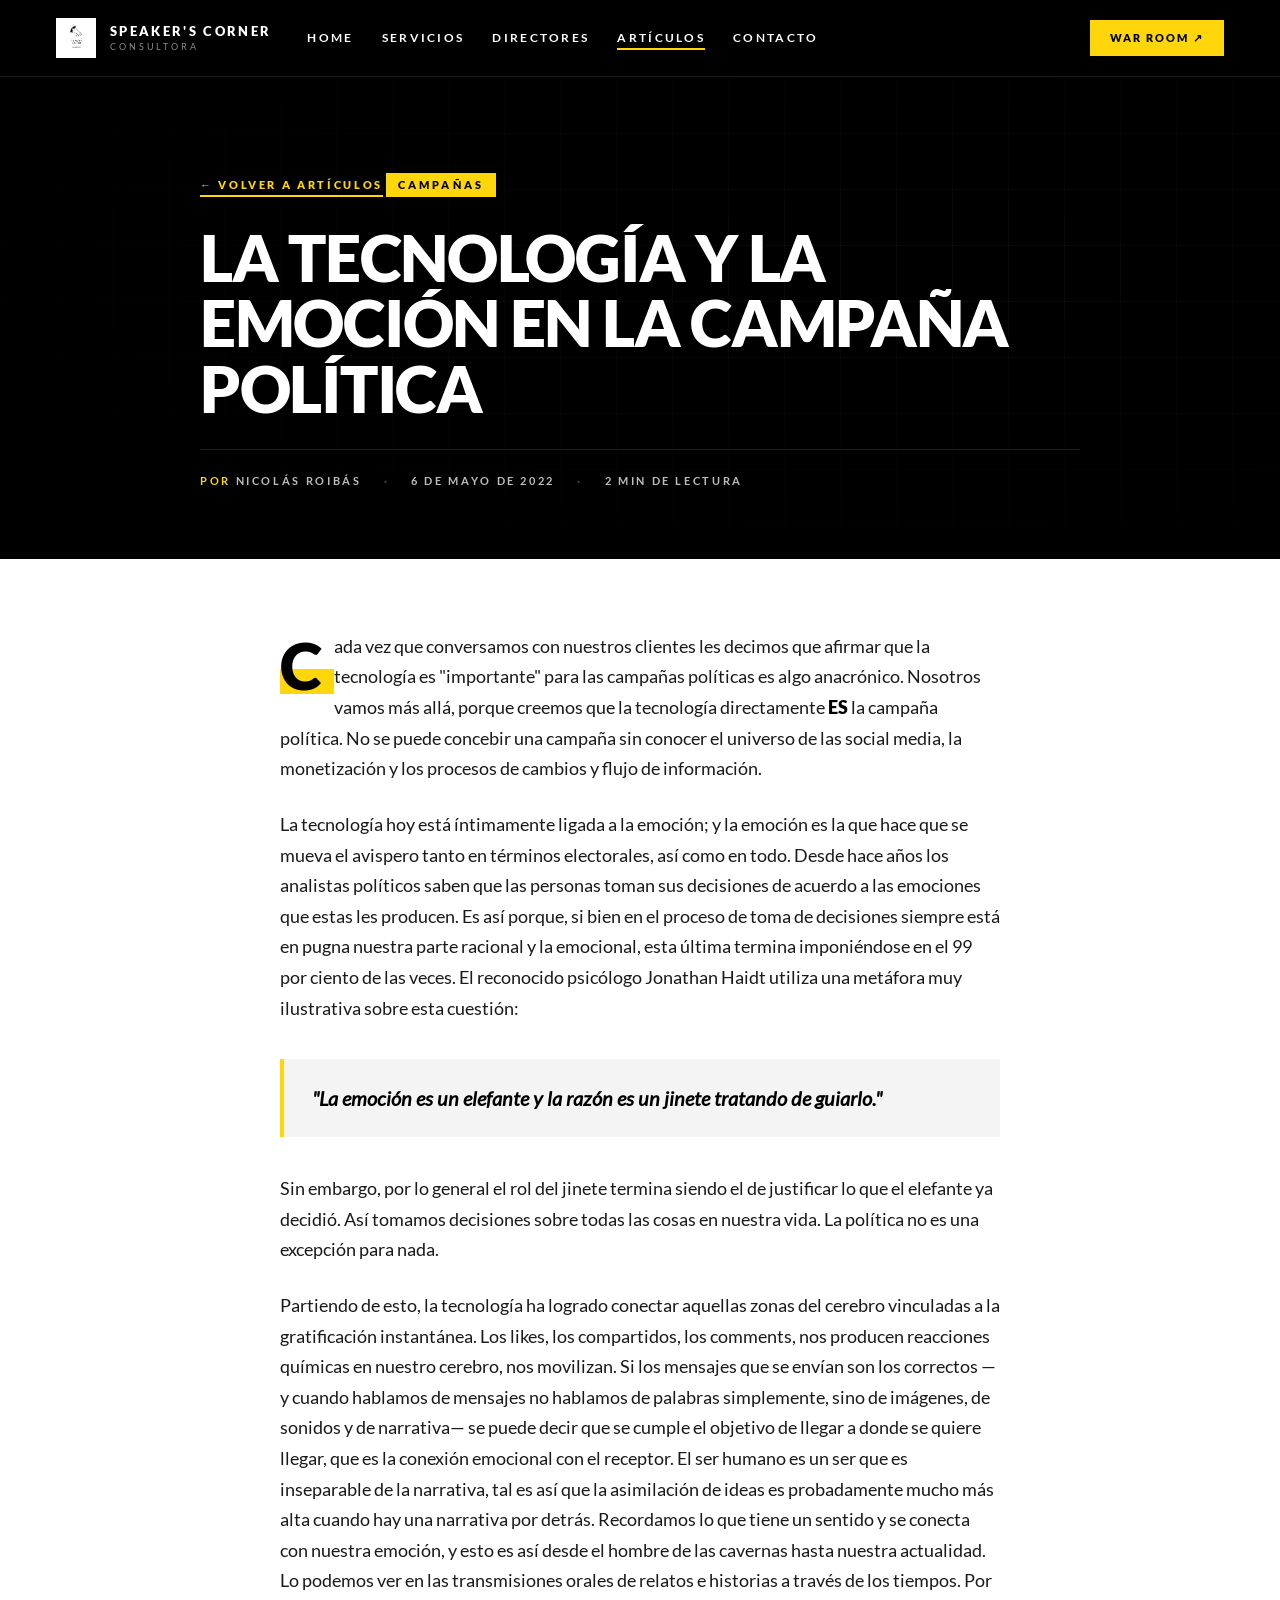
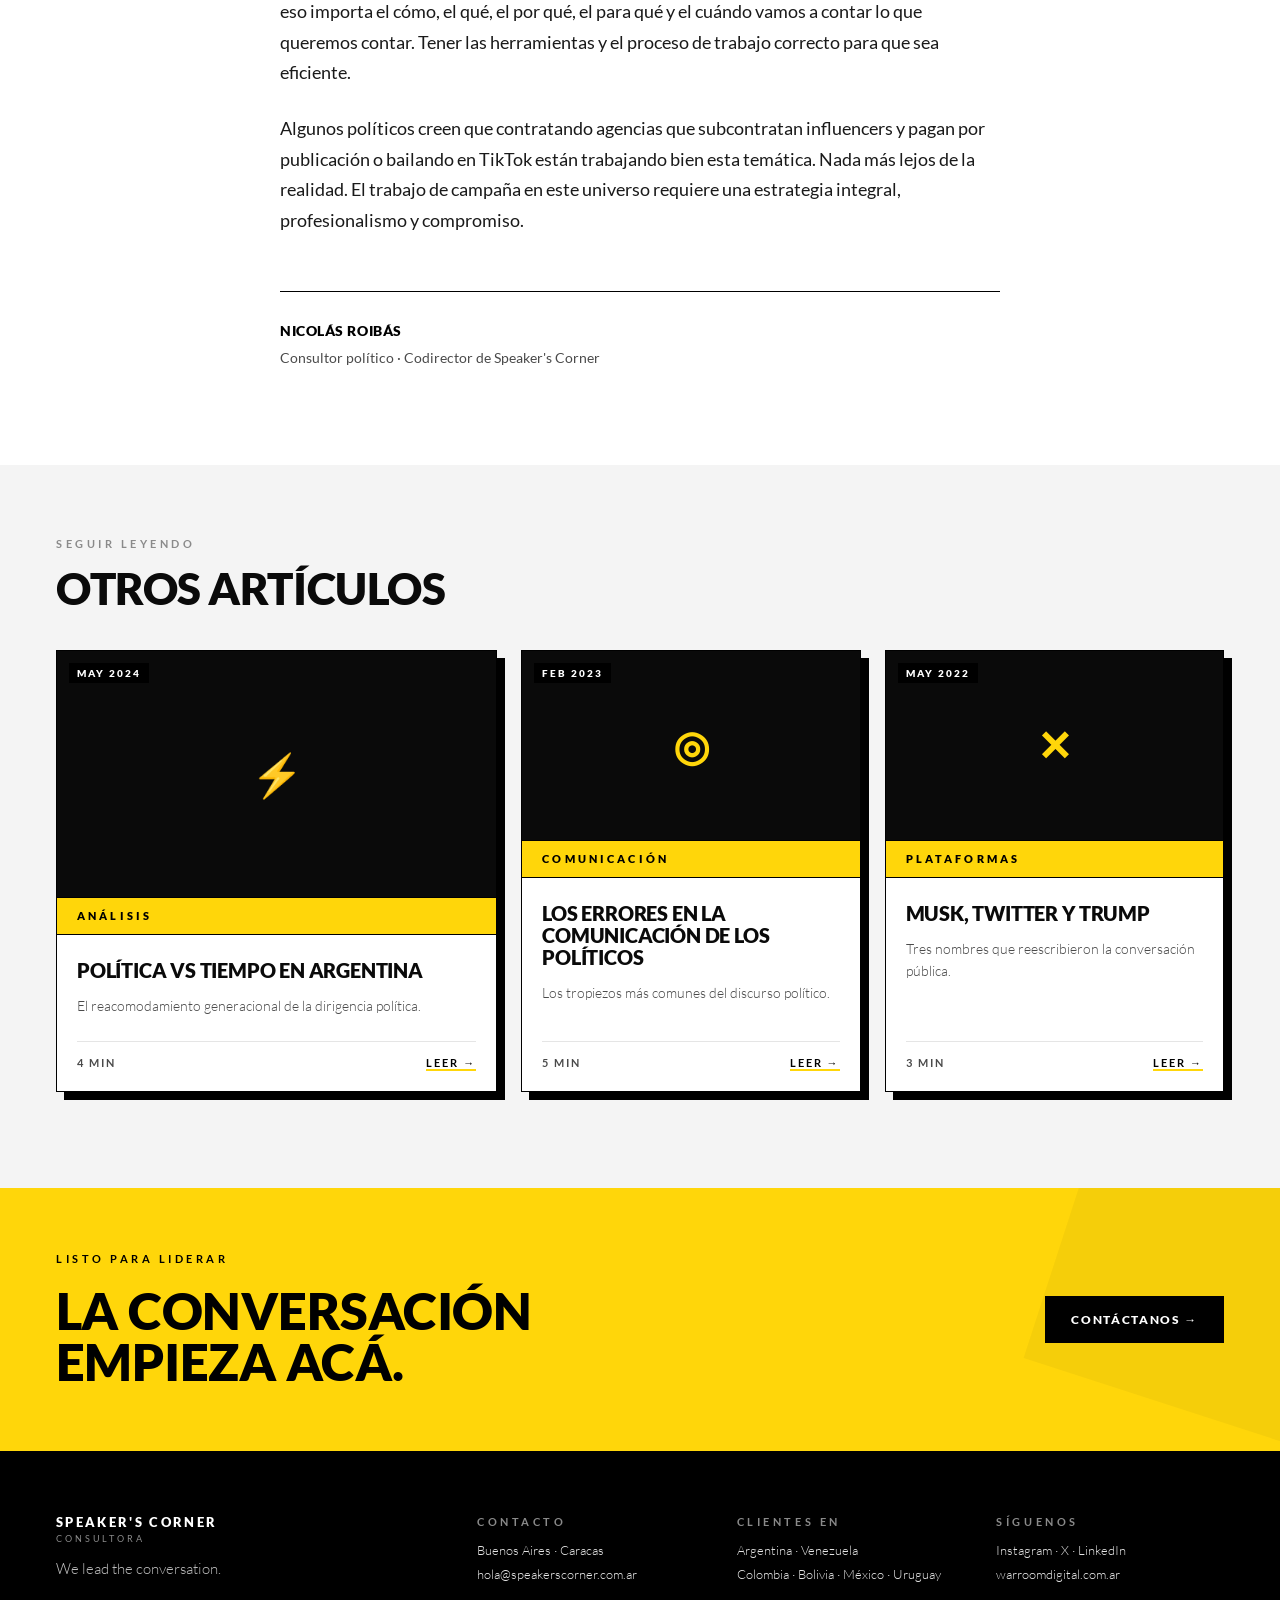
==== post/la-tecnologia-y-la-emocion-en-la-campana-politica.html @ d4cf04e0 "Migrar artículos al sitio y limpiar secciones no presentes en original - Eliminar Ticker, Proceso y " ====
<!doctype html>
<html lang="es">
<head>
<meta charset="utf-8">
<meta name="viewport" content="width=device-width, initial-scale=1">
<title>La Tecnología y la Emoción en la Campaña Política · Speaker's Corner Consultora</title>
<meta name="description" content="Por Nicolás Roibás. La tecnología es la campaña política. Sobre la emoción, la narrativa y la conexión con el receptor.">
<meta name="theme-color" content="#000000">
<meta property="og:title" content="La Tecnología y la Emoción en la Campaña Política · Speaker's Corner">
<meta property="og:image" content="../assets/megaphone.png">
<meta property="og:type" content="article">
<link rel="icon" type="image/png" href="../assets/logo-speakers.png">
<link rel="stylesheet" href="../css/tokens.css">
<link rel="stylesheet" href="../css/kit.css">
<link rel="stylesheet" href="../css/site.css">
</head>
<body>

<nav class="sc-nav" id="sc-nav">
  <a href="../index.html#top" class="sc-nav-brand" style="text-decoration:none">
    <img src="../assets/logo-speakers.png" alt="" class="sc-nav-logo">
    <div class="sc-wordmark-sm">SPEAKER'S CORNER<small>CONSULTORA</small></div>
  </a>
  <div class="sc-nav-links" id="sc-nav-links">
    <a href="../index.html#top"        class="sc-nav-link" data-nav="top">HOME</a>
    <a href="../index.html#servicios"  class="sc-nav-link" data-nav="servicios">SERVICIOS</a>
    <a href="../index.html#directores" class="sc-nav-link" data-nav="directores">DIRECTORES</a>
    <a href="../index.html#articulos"  class="sc-nav-link active" data-nav="articulos">ARTÍCULOS</a>
    <a href="../index.html#contacto"   class="sc-nav-link" data-nav="contacto">CONTACTO</a>
  </div>
  <a class="sc-nav-cta" href="https://warroomdigital.com.ar" target="_blank" rel="noopener">WAR ROOM ↗</a>
  <button class="sc-nav-toggle" id="sc-nav-toggle" aria-label="Abrir menú" aria-expanded="false" aria-controls="sc-nav-links">
    <span></span><span></span><span></span>
  </button>
</nav>

<header class="sc-post-hero">
  <div class="sc-post-hero-inner">
    <a href="../index.html#articulos" class="sc-post-back">← VOLVER A ARTÍCULOS</a>
    <span class="sc-post-cat">CAMPAÑAS</span>
    <h1 class="sc-post-title">LA TECNOLOGÍA Y LA EMOCIÓN EN LA CAMPAÑA POLÍTICA</h1>
    <div class="sc-post-meta">
      <span><strong>Por</strong> Nicolás Roibás</span>
      <span>6 de mayo de 2022</span>
      <span>2 min de lectura</span>
    </div>
  </div>
</header>

<article class="sc-post-body">
  <div class="sc-post-body-inner">
    <p>Cada vez que conversamos con nuestros clientes les decimos que afirmar que la tecnología es "importante" para las campañas políticas es algo anacrónico. Nosotros vamos más allá, porque creemos que la tecnología directamente <strong>ES</strong> la campaña política. No se puede concebir una campaña sin conocer el universo de las social media, la monetización y los procesos de cambios y flujo de información.</p>

    <p>La tecnología hoy está íntimamente ligada a la emoción; y la emoción es la que hace que se mueva el avispero tanto en términos electorales, así como en todo. Desde hace años los analistas políticos saben que las personas toman sus decisiones de acuerdo a las emociones que estas les producen. Es así porque, si bien en el proceso de toma de decisiones siempre está en pugna nuestra parte racional y la emocional, esta última termina imponiéndose en el 99 por ciento de las veces. El reconocido psicólogo Jonathan Haidt utiliza una metáfora muy ilustrativa sobre esta cuestión:</p>

    <blockquote>"La emoción es un elefante y la razón es un jinete tratando de guiarlo."</blockquote>

    <p>Sin embargo, por lo general el rol del jinete termina siendo el de justificar lo que el elefante ya decidió. Así tomamos decisiones sobre todas las cosas en nuestra vida. La política no es una excepción para nada.</p>

    <p>Partiendo de esto, la tecnología ha logrado conectar aquellas zonas del cerebro vinculadas a la gratificación instantánea. Los likes, los compartidos, los comments, nos producen reacciones químicas en nuestro cerebro, nos movilizan. Si los mensajes que se envían son los correctos —y cuando hablamos de mensajes no hablamos de palabras simplemente, sino de imágenes, de sonidos y de narrativa— se puede decir que se cumple el objetivo de llegar a donde se quiere llegar, que es la conexión emocional con el receptor. El ser humano es un ser que es inseparable de la narrativa, tal es así que la asimilación de ideas es probadamente mucho más alta cuando hay una narrativa por detrás. Recordamos lo que tiene un sentido y se conecta con nuestra emoción, y esto es así desde el hombre de las cavernas hasta nuestra actualidad. Lo podemos ver en las transmisiones orales de relatos e historias a través de los tiempos. Por eso importa el cómo, el qué, el por qué, el para qué y el cuándo vamos a contar lo que queremos contar. Tener las herramientas y el proceso de trabajo correcto para que sea eficiente.</p>

    <p>Algunos políticos creen que contratando agencias que subcontratan influencers y pagan por publicación o bailando en TikTok están trabajando bien esta temática. Nada más lejos de la realidad. El trabajo de campaña en este universo requiere una estrategia integral, profesionalismo y compromiso.</p>

    <div class="sc-post-author">
      <strong>Nicolás Roibás</strong>
      Consultor político · Codirector de Speaker's Corner
    </div>
  </div>
</article>

<section class="sc-post-related">
  <div class="sc-post-related-head">
    <div class="sc-eyebrow">SEGUIR LEYENDO</div>
    <h2>OTROS ARTÍCULOS</h2>
  </div>
  <div class="sc-articles-grid">
    <a class="sc-art" href="./politica-vs-tiempo-en-argentina.html" style="text-decoration:none;color:inherit">
      <div class="sc-art-thumb"><span class="sc-art-badge">MAY 2024</span>⚡</div>
      <div class="sc-art-cat">ANÁLISIS</div>
      <div class="sc-art-body">
        <h3 class="sc-art-title">POLÍTICA VS TIEMPO EN ARGENTINA</h3>
        <p class="sc-art-lead">El reacomodamiento generacional de la dirigencia política.</p>
        <div class="sc-art-meta"><span>4 MIN</span><span class="sc-art-read">LEER →</span></div>
      </div>
    </a>
    <a class="sc-art" href="./los-errores-en-la-comunicacion-de-los-politicos.html" style="text-decoration:none;color:inherit">
      <div class="sc-art-thumb"><span class="sc-art-badge">FEB 2023</span>◎</div>
      <div class="sc-art-cat">COMUNICACIÓN</div>
      <div class="sc-art-body">
        <h3 class="sc-art-title">LOS ERRORES EN LA COMUNICACIÓN DE LOS POLÍTICOS</h3>
        <p class="sc-art-lead">Los tropiezos más comunes del discurso político.</p>
        <div class="sc-art-meta"><span>5 MIN</span><span class="sc-art-read">LEER →</span></div>
      </div>
    </a>
    <a class="sc-art" href="./musk-twitter-y-trump.html" style="text-decoration:none;color:inherit">
      <div class="sc-art-thumb"><span class="sc-art-badge">MAY 2022</span>✕</div>
      <div class="sc-art-cat">PLATAFORMAS</div>
      <div class="sc-art-body">
        <h3 class="sc-art-title">MUSK, TWITTER Y TRUMP</h3>
        <p class="sc-art-lead">Tres nombres que reescribieron la conversación pública.</p>
        <div class="sc-art-meta"><span>3 MIN</span><span class="sc-art-read">LEER →</span></div>
      </div>
    </a>
  </div>
</section>

<section class="sc-contact" id="contacto">
  <div class="sc-contact-inner">
    <div>
      <div class="sc-eyebrow" style="color:#000">LISTO PARA LIDERAR</div>
      <h2 class="sc-contact-title">LA CONVERSACIÓN<br>EMPIEZA ACÁ.</h2>
    </div>
    <a href="mailto:hola@speakerscorner.com.ar?subject=Consulta%20desde%20speakerscorner.com.ar" class="sc-btn sc-btn-dark" style="text-decoration:none">CONTÁCTANOS →</a>
  </div>
</section>

<footer class="sc-footer">
  <div class="sc-footer-brand">
    <div class="sc-wordmark-sm" style="color:#fff">SPEAKER'S CORNER<small>CONSULTORA</small></div>
    <p class="sc-footer-tag">We lead the conversation.</p>
  </div>
  <div class="sc-footer-cols">
    <div>
      <div class="sc-eyebrow" style="color:#8A8A8A">CONTACTO</div>
      <p>Buenos Aires · Caracas</p>
      <p><a href="mailto:hola@speakerscorner.com.ar" style="color:#E5E5E5;text-decoration:none">hola@speakerscorner.com.ar</a></p>
    </div>
    <div>
      <div class="sc-eyebrow" style="color:#8A8A8A">CLIENTES EN</div>
      <p>Argentina · Venezuela</p>
      <p>Colombia · Bolivia · México · Uruguay</p>
    </div>
    <div>
      <div class="sc-eyebrow" style="color:#8A8A8A">SÍGUENOS</div>
      <p>Instagram · X · LinkedIn</p>
      <p><a href="https://warroomdigital.com.ar" target="_blank" rel="noopener" style="color:#E5E5E5;text-decoration:none">warroomdigital.com.ar</a></p>
    </div>
  </div>
</footer>

<script src="../js/app.js"></script>
</body>
</html>
---- css/tokens.css ----
/* =========================================================
   SPEAKER'S CORNER CONSULTORA — Design Tokens
   Colors + Typography foundation
   ---------------------------------------------------------
   Brand: black + yellow, high-contrast editorial/political.
   Type: Lato (primary), with a tight uppercase display
   treatment derived from the wordmark.
   ========================================================= */

/* -------- Fonts -------- */
@font-face {
  font-family: 'Lato';
  font-style: normal;
  font-weight: 300;
  font-display: swap;
  src: url('../fonts/Lato-Light.woff2') format('woff2');
}
@font-face {
  font-family: 'Lato';
  font-style: normal;
  font-weight: 400;
  font-display: swap;
  src: url('../fonts/Lato-Regular.woff2') format('woff2');
}
@font-face {
  font-family: 'Lato';
  font-style: italic;
  font-weight: 400;
  font-display: swap;
  src: url('../fonts/Lato-Italic.woff2') format('woff2');
}
@font-face {
  font-family: 'Lato';
  font-style: normal;
  font-weight: 700;
  font-display: swap;
  src: url('../fonts/Lato-Bold.woff2') format('woff2');
}
@font-face {
  font-family: 'Lato';
  font-style: normal;
  font-weight: 900;
  font-display: swap;
  src: url('../fonts/Lato-Black.woff2') format('woff2');
}

/* Google Fonts fallback — remove once woff2 files are in fonts/ */
@import url('https://fonts.googleapis.com/css2?family=Lato:ital,wght@0,300;0,400;0,700;0,900;1,400&display=swap');

:root {
  /* =========================================================
     COLORS — Primitive
     ========================================================= */

  /* Black scale — the brand backbone */
  --sc-black:          #000000;
  --sc-ink:            #0A0A0A;   /* page fg / deep surfaces */
  --sc-coal:           #1A1A1A;   /* elevated dark surface */
  --sc-graphite:       #2B2B2B;   /* borders on dark */
  --sc-slate:          #4A4A4A;   /* muted fg on dark */
  --sc-ash:            #8A8A8A;   /* secondary fg */
  --sc-fog:            #BDBDBD;   /* tertiary fg / divider on light */
  --sc-mist:           #E5E5E5;   /* subtle lines */
  --sc-paper:          #F4F4F4;   /* page bg light */
  --sc-white:          #FFFFFF;

  /* Yellow scale — the voice / accent */
  --sc-yellow:         #FFD60A;   /* brand yellow (halftone bolt) */
  --sc-yellow-bright:  #FFE34D;   /* hover / highlight */
  --sc-yellow-deep:    #E6B800;   /* press / print-safe */
  --sc-yellow-soft:    #FFF4B8;   /* background wash */

  /* Semantic signals (editorial news palette) */
  --sc-signal-red:     #D7263D;   /* crisis, breaking */
  --sc-signal-green:   #2E8B57;   /* positive trends */
  --sc-signal-blue:    #1D4E89;   /* analysis / institutional */

  /* =========================================================
     SEMANTIC TOKENS — Light (default)
     ========================================================= */
  --bg:                var(--sc-white);
  --bg-elevated:       var(--sc-paper);
  --bg-inverse:        var(--sc-black);
  --bg-accent:         var(--sc-yellow);
  --bg-accent-soft:    var(--sc-yellow-soft);

  --fg:                var(--sc-ink);
  --fg-muted:          var(--sc-slate);
  --fg-subtle:         var(--sc-ash);
  --fg-inverse:        var(--sc-white);
  --fg-on-accent:      var(--sc-black);

  --border:            var(--sc-mist);
  --border-strong:     var(--sc-ink);
  --border-accent:     var(--sc-yellow);

  --focus-ring:        var(--sc-yellow);

  /* =========================================================
     TYPOGRAPHY
     ========================================================= */
  --font-sans: 'Lato', -apple-system, BlinkMacSystemFont, 'Segoe UI', Roboto, sans-serif;
  --font-display: 'Lato', -apple-system, sans-serif;
  --font-mono: ui-monospace, 'SF Mono', Menlo, Consolas, monospace;

  /* Weights */
  --fw-light: 300;
  --fw-regular: 400;
  --fw-bold: 700;
  --fw-black: 900;

  /* Sizes (editorial scale) */
  --fs-hero:      clamp(3rem, 7vw, 6.5rem);   /* 48 → 104 */
  --fs-display:   clamp(2.25rem, 5vw, 4rem);  /* 36 → 64 */
  --fs-h1:        2.25rem;   /* 36 */
  --fs-h2:        1.75rem;   /* 28 */
  --fs-h3:        1.375rem;  /* 22 */
  --fs-h4:        1.125rem;  /* 18 */
  --fs-body:      1rem;      /* 16 */
  --fs-small:     0.875rem;  /* 14 */
  --fs-caption:   0.75rem;   /* 12 */
  --fs-eyebrow:   0.6875rem; /* 11 — uppercase labels */

  /* Line-heights */
  --lh-tight: 1.05;
  --lh-display: 1.1;
  --lh-snug: 1.25;
  --lh-body: 1.6;
  --lh-loose: 1.8;

  /* Letter-spacing — brand cue: open tracking on uppercase */
  --ls-hero: -0.02em;
  --ls-display: -0.01em;
  --ls-heading: 0;
  --ls-body: 0.005em;
  --ls-caps-tight: 0.04em;
  --ls-caps-wide: 0.18em;   /* the wordmark tracking */
  --ls-caps-xwide: 0.32em;  /* "CONSULTORA" style label */

  /* =========================================================
     SPACING — 4px base
     ========================================================= */
  --sp-0: 0;
  --sp-1: 0.25rem;  /* 4  */
  --sp-2: 0.5rem;   /* 8  */
  --sp-3: 0.75rem;  /* 12 */
  --sp-4: 1rem;     /* 16 */
  --sp-5: 1.5rem;   /* 24 */
  --sp-6: 2rem;     /* 32 */
  --sp-7: 3rem;     /* 48 */
  --sp-8: 4rem;     /* 64 */
  --sp-9: 6rem;     /* 96 */
  --sp-10: 8rem;    /* 128 */

  /* =========================================================
     RADII — brand is sharp; radii are minimal
     ========================================================= */
  --r-0: 0;
  --r-1: 2px;
  --r-2: 4px;
  --r-3: 8px;
  --r-pill: 999px;

  /* =========================================================
     SHADOWS — editorial / press
     Kept flat. A single "print" shadow for cards.
     ========================================================= */
  --shadow-0: none;
  --shadow-1: 0 1px 0 0 var(--sc-ink);
  --shadow-print: 6px 6px 0 0 var(--sc-ink);     /* hard offset */
  --shadow-print-yellow: 6px 6px 0 0 var(--sc-yellow);
  --shadow-card: 0 2px 12px rgba(0,0,0,.08);
  --shadow-pop: 0 12px 32px rgba(0,0,0,.18);

  /* Borders */
  --bw-hair: 1px;
  --bw-rule: 2px;
  --bw-bold: 4px;

  /* Motion */
  --ease-out: cubic-bezier(.2,.7,.2,1);
  --ease-in-out: cubic-bezier(.4,.0,.2,1);
  --dur-fast: 120ms;
  --dur-base: 200ms;
  --dur-slow: 360ms;
}

/* =========================================================
   SEMANTIC TEXT STYLES
   ========================================================= */

.sc-hero {
  font-family: var(--font-display);
  font-weight: var(--fw-black);
  font-size: var(--fs-hero);
  line-height: var(--lh-tight);
  letter-spacing: var(--ls-hero);
  text-transform: uppercase;
  color: var(--fg);
}

.sc-display {
  font-family: var(--font-display);
  font-weight: var(--fw-black);
  font-size: var(--fs-display);
  line-height: var(--lh-display);
  letter-spacing: var(--ls-display);
  text-transform: uppercase;
}

.sc-h1 {
  font-family: var(--font-sans);
  font-weight: var(--fw-black);
  font-size: var(--fs-h1);
  line-height: var(--lh-snug);
  letter-spacing: var(--ls-caps-tight);
  text-transform: uppercase;
}

.sc-h2 {
  font-family: var(--font-sans);
  font-weight: var(--fw-bold);
  font-size: var(--fs-h2);
  line-height: var(--lh-snug);
  letter-spacing: var(--ls-caps-tight);
  text-transform: uppercase;
}

.sc-h3 {
  font-family: var(--font-sans);
  font-weight: var(--fw-bold);
  font-size: var(--fs-h3);
  line-height: var(--lh-snug);
  letter-spacing: 0;
}

.sc-h4 {
  font-family: var(--font-sans);
  font-weight: var(--fw-bold);
  font-size: var(--fs-h4);
  line-height: var(--lh-snug);
}

.sc-body {
  font-family: var(--font-sans);
  font-weight: var(--fw-regular);
  font-size: var(--fs-body);
  line-height: var(--lh-body);
  letter-spacing: var(--ls-body);
  color: var(--fg);
}

.sc-body-light {
  font-family: var(--font-sans);
  font-weight: var(--fw-light);
  font-size: var(--fs-body);
  line-height: var(--lh-body);
}

.sc-lead {
  font-family: var(--font-sans);
  font-weight: var(--fw-light);
  font-size: 1.25rem;
  line-height: 1.55;
  color: var(--fg-muted);
}

.sc-small { font-size: var(--fs-small); line-height: 1.5; }
.sc-caption { font-size: var(--fs-caption); color: var(--fg-muted); }

.sc-eyebrow {
  font-family: var(--font-sans);
  font-weight: var(--fw-bold);
  font-size: var(--fs-eyebrow);
  text-transform: uppercase;
  letter-spacing: var(--ls-caps-xwide);
  color: var(--fg-muted);
}

.sc-wordmark {
  font-family: var(--font-display);
  font-weight: var(--fw-black);
  text-transform: uppercase;
  letter-spacing: var(--ls-caps-wide);
}

/* yellow highlighter — recurring brand marker */
.sc-mark {
  background: linear-gradient(transparent 60%, var(--sc-yellow) 60%);
  padding: 0 .1em;
}
---- css/kit.css ----
/* Website UI kit — scoped styles, rides on colors_and_type.css */

body { margin: 0; background: #fff; color: var(--fg); font-family: var(--font-sans); }
* { box-sizing: border-box; }

/* ---------- NAV ---------- */
.sc-nav {
  background: #000; color: #fff;
  display: flex; align-items: center; gap: 28px;
  padding: 18px 56px;
  border-bottom: 1px solid #1A1A1A;
  position: sticky; top: 0; z-index: 20;
}
.sc-nav-brand { display: flex; align-items: center; gap: 14px; }
.sc-nav-logo { width: 40px; height: 40px; filter: invert(1); }
.sc-wordmark-sm {
  font-weight: 900; text-transform: uppercase; letter-spacing: .18em;
  font-size: 13px; line-height: 1.1; color: #fff;
}
.sc-wordmark-sm small {
  display: block; font-weight: 400; font-size: 9px; letter-spacing: .32em;
  margin-top: 4px; color: #8A8A8A;
}
.sc-nav-links { display: flex; gap: 28px; margin-left: 8px; }
.sc-nav-link {
  color: #fff; text-decoration: none; font-size: 11.5px; font-weight: 700;
  text-transform: uppercase; letter-spacing: .2em; cursor: pointer;
  padding: 4px 0; transition: color .15s;
}
.sc-nav-link:hover { color: #FFD60A; }
.sc-nav-link.active { border-bottom: 2px solid #FFD60A; }
.sc-nav-cta {
  margin-left: auto; background: #FFD60A; color: #000; text-decoration: none;
  padding: 11px 20px; font-size: 11px; font-weight: 900;
  letter-spacing: .18em; text-transform: uppercase;
  transition: background .15s;
}
.sc-nav-cta:hover { background: #FFE34D; }

/* ---------- HERO ---------- */
.sc-hero-sec {
  background: #000; color: #fff; padding: 100px 56px 120px;
  position: relative; overflow: hidden;
}
.sc-hero-sec::before {
  content:""; position:absolute; left:0; right:0; bottom:0; height:80px;
  background: #FFD60A; transform: skewY(-2deg); transform-origin: left bottom;
  opacity: .95;
}
.sc-hero-grid {
  display: grid; grid-template-columns: 1.3fr 1fr; gap: 64px;
  max-width: 1280px; margin: 0 auto; align-items: center;
  position: relative; z-index: 1;
}
.sc-eyebrow {
  font-size: 11px; font-weight: 700; text-transform: uppercase;
  letter-spacing: .32em; color: #8A8A8A; margin-bottom: 20px;
}
.sc-hero-title {
  font-weight: 900; text-transform: uppercase; font-size: clamp(56px, 7vw, 104px);
  line-height: .95; letter-spacing: -.02em; margin: 0 0 28px;
}
.sc-mark-yellow { color: #FFD60A; }
.sc-hero-lead {
  font-size: 19px; font-weight: 300; line-height: 1.55; color: #BDBDBD;
  max-width: 520px; margin: 0 0 36px;
}
.sc-hero-cta-row { display: flex; gap: 14px; flex-wrap: wrap; }
.sc-hero-art {
  position: relative; display: flex; align-items: center; justify-content: center;
}
.sc-hero-art img {
  max-width: 100%; height: auto; filter: drop-shadow(12px 12px 0 #FFD60A);
}
.sc-hero-tag {
  position: absolute; bottom: -24px; right: 0;
  font-size: 11px; font-weight: 700; letter-spacing: .32em;
  color: #8A8A8A; text-transform: uppercase;
}

/* ---------- BUTTONS ---------- */
.sc-btn {
  font-family: var(--font-sans); font-weight: 900;
  text-transform: uppercase; letter-spacing: .14em; font-size: 12px;
  padding: 14px 24px; border: 2px solid transparent; cursor: pointer;
  transition: all .15s;
}
.sc-btn-accent { background: #FFD60A; color: #000; border-color: #FFD60A; }
.sc-btn-accent:hover { background: #FFE34D; border-color: #FFE34D; }
.sc-btn-ghost-dark {
  background: transparent; color: #fff; border-color: #fff;
}
.sc-btn-ghost-dark:hover { background: #fff; color: #000; }
.sc-btn-dark { background: #000; color: #fff; border-color: #000; }
.sc-btn-dark:hover { background: #FFD60A; color: #000; border-color: #FFD60A; }

/* ---------- SECTIONS ---------- */
.sc-section { padding: 96px 56px; background: #fff; }
.sc-section-paper { background: #F4F4F4; }
.sc-section-dark { background: #0A0A0A; color: #fff; }
.sc-section-head { max-width: 1280px; margin: 0 auto 56px; }
.sc-section-title {
  font-weight: 900; text-transform: uppercase; font-size: clamp(40px, 5vw, 64px);
  line-height: 1; letter-spacing: -.01em; margin: 0 0 18px;
}
.sc-section-lead {
  font-size: 19px; font-weight: 300; line-height: 1.5;
  color: var(--fg-muted); max-width: 620px; margin: 0;
}
.sc-section-dark .sc-section-lead { color: #BDBDBD; }

/* ---------- SERVICE CARDS ---------- */
.sc-service-grid {
  display: grid; grid-template-columns: repeat(3, 1fr); gap: 20px;
  max-width: 1280px; margin: 0 auto;
}
.sc-service {
  background: #fff; border: 1.5px solid #000; padding: 28px 24px 24px;
  position: relative; box-shadow: 8px 8px 0 0 #000;
  transition: all .18s var(--ease-out); cursor: pointer;
}
.sc-service:hover { box-shadow: 8px 8px 0 0 #FFD60A; transform: translate(-2px,-2px); }
.sc-service-n {
  position: absolute; top: 16px; right: 20px;
  font-family: var(--font-mono); font-size: 11px; color: #BDBDBD;
  letter-spacing: .1em;
}
.sc-service-icon {
  width: 72px; height: 72px; overflow: hidden;
  margin-bottom: 20px; border: 1px solid #000;
}
.sc-service-icon img { width: 100%; height: 100%; object-fit: cover; }
.sc-service-title {
  font-weight: 900; text-transform: uppercase; letter-spacing: .02em;
  font-size: 17px; line-height: 1.2; margin: 0 0 10px;
}
.sc-service-desc {
  font-size: 14px; line-height: 1.55; color: #4A4A4A; font-weight: 300;
  margin: 0 0 16px;
}
.sc-service-more {
  font-size: 11px; font-weight: 900; text-transform: uppercase;
  letter-spacing: .18em; border-bottom: 2px solid #FFD60A; padding-bottom: 2px;
}

/* ---------- QUOTE ---------- */
.sc-quote {
  background: #FFD60A; padding: 88px 56px; text-align: center;
  position: relative;
}
.sc-quote-mark {
  font-family: Georgia, serif; font-size: 120px; line-height: .5;
  color: #000; opacity: .15; margin-bottom: 20px;
}
.sc-quote-text {
  font-weight: 900; text-transform: uppercase; font-size: clamp(28px, 3.4vw, 44px);
  line-height: 1.2; letter-spacing: -.01em; max-width: 900px;
  margin: 0 auto 28px; color: #000;
}
.sc-quote-text .sc-mark-yellow { background: #000; color: #FFD60A; padding: 0 .1em; }
.sc-quote-by {
  font-size: 11px; font-weight: 700; text-transform: uppercase;
  letter-spacing: .32em; color: #000;
}

/* ---------- DIRECTORS ---------- */
.sc-dirs {
  display: grid; grid-template-columns: 1fr 1fr; gap: 32px;
  max-width: 1280px; margin: 0 auto;
}
.sc-dir {
  display: grid; grid-template-columns: 200px 1fr; gap: 24px;
  background: #1A1A1A; padding: 28px; border-left: 4px solid #FFD60A;
}
.sc-dir-photo { width: 200px; height: 220px; overflow: hidden; filter: grayscale(.6); }
.sc-dir-photo img { width: 100%; height: 100%; object-fit: cover; }
.sc-dir h3 {
  font-weight: 900; text-transform: uppercase; font-size: 22px;
  letter-spacing: 0; margin: 0 0 6px; color: #fff;
}
.sc-dir-role {
  font-size: 11px; font-weight: 700; text-transform: uppercase;
  letter-spacing: .28em; color: #FFD60A; margin-bottom: 14px;
}
.sc-dir p { font-size: 14px; line-height: 1.55; color: #BDBDBD; font-weight: 300; margin: 0; }

/* ---------- CLIENTS / COUNTRIES ---------- */
.sc-countries {
  display: grid; grid-template-columns: repeat(6, 1fr); gap: 14px;
  max-width: 1280px; margin: 0 auto;
}
.sc-country {
  padding: 22px 12px; background: #fff; border: 1.5px solid #000;
  text-align: center; font-weight: 900; text-transform: uppercase;
  letter-spacing: .18em; font-size: 13px;
  transition: all .15s;
}
.sc-country:hover { background: #000; color: #FFD60A; }

/* ---------- CONTACT STRIP ---------- */
.sc-contact { background: #FFD60A; padding: 64px 56px; }
.sc-contact-inner {
  max-width: 1280px; margin: 0 auto;
  display: flex; align-items: center; justify-content: space-between; gap: 48px;
  flex-wrap: wrap;
}
.sc-contact-title {
  font-weight: 900; text-transform: uppercase; font-size: clamp(32px, 4vw, 52px);
  line-height: 1; letter-spacing: -.01em; margin: 10px 0 0; color: #000;
}

/* ---------- FOOTER ---------- */
.sc-footer {
  background: #000; color: #fff; padding: 64px 56px 32px;
  display: grid; grid-template-columns: 1fr 2fr; gap: 48px;
}
.sc-footer-tag {
  font-weight: 300; font-size: 15px; color: #BDBDBD; margin: 16px 0 0;
}
.sc-footer-cols {
  display: grid; grid-template-columns: repeat(3, 1fr); gap: 32px;
  font-size: 13px; font-weight: 300;
}
.sc-footer-cols p { margin: 8px 0 0; color: #E5E5E5; }
.sc-footer-cols .sc-eyebrow { margin-bottom: 14px; }
---- css/site.css ----
/* ============================================================
   Speaker's Corner — site extensions
   Animations, new sections (ticker, process, articles, FAQ),
   parallax + reveal helpers. Rides on kit.css.
   ============================================================ */

html { scroll-behavior: smooth; }
body { overflow-x: hidden; }

/* ----- Reveal on scroll primitive ----- */
[data-reveal] {
  opacity: 0;
  transform: translateY(28px);
  transition: opacity .7s cubic-bezier(.2,.7,.2,1), transform .7s cubic-bezier(.2,.7,.2,1);
  transition-delay: var(--d, 0ms);
  will-change: opacity, transform;
}
[data-reveal].in {
  opacity: 1;
  transform: translateY(0);
}
[data-reveal="left"]  { transform: translateX(-40px); }
[data-reveal="right"] { transform: translateX(40px); }
[data-reveal="left"].in, [data-reveal="right"].in { transform: translateX(0); }
[data-reveal="scale"] { transform: scale(.94); }
[data-reveal="scale"].in { transform: scale(1); }

/* ============================================================
   TICKER — the yellow marquee under the hero
   ============================================================ */
.sc-ticker {
  background: #FFD60A;
  color: #000;
  border-top: 2px solid #000;
  border-bottom: 2px solid #000;
  overflow: hidden;
  position: relative;
  padding: 18px 0;
}
.sc-ticker-track {
  display: flex;
  gap: 48px;
  width: max-content;
  animation: sc-ticker 48s linear infinite;
  will-change: transform;
}
.sc-ticker:hover .sc-ticker-track { animation-play-state: paused; }
.sc-ticker-item {
  font-weight: 900;
  text-transform: uppercase;
  letter-spacing: -.01em;
  font-size: clamp(22px, 2.6vw, 34px);
  white-space: nowrap;
  display: inline-flex;
  align-items: center;
  gap: 48px;
}
.sc-ticker-item::after {
  content: "◉";
  font-size: .55em;
  color: #000;
}
@keyframes sc-ticker {
  from { transform: translateX(0); }
  to   { transform: translateX(-50%); }
}

/* ============================================================
   HERO — typing line reserves space so layout doesn't reflow
   ============================================================ */
.sc-hero-typing-line {
  display: inline-block;
  min-height: 1em;
  min-width: 13ch; /* fits longest word (CONVERSATION = 12) so layout never reflows */
}
.sc-hero-period { color: #fff; }

/* Lock the megaphone to its "CONVERSATION" size so it never scales with the word */
.sc-hero-art { max-width: 440px; margin-left: auto; }
.sc-hero-art img { width: 100%; height: auto; }

/* ============================================================
   HERO enhancements — floating bolts, typing cursor
   ============================================================ */
.sc-hero-sec { isolation: isolate; }
.sc-hero-sec::after {
  /* subtle grid */
  content: "";
  position: absolute; inset: 0;
  background-image:
    linear-gradient(to right, rgba(255,255,255,.04) 1px, transparent 1px),
    linear-gradient(to bottom, rgba(255,255,255,.04) 1px, transparent 1px);
  background-size: 56px 56px;
  pointer-events: none;
  mask-image: radial-gradient(ellipse at 70% 40%, #000 0%, transparent 75%);
  z-index: 0;
}
.sc-hero-grid { position: relative; z-index: 2; }

.sc-hero-art {
  animation: sc-hero-float 6s ease-in-out infinite;
}
@keyframes sc-hero-float {
  0%, 100% { transform: translateY(0) rotate(-1deg); }
  50%      { transform: translateY(-14px) rotate(1deg); }
}

.sc-bolt {
  position: absolute;
  color: #FFD60A;
  font-weight: 900;
  pointer-events: none;
  filter: drop-shadow(0 0 8px rgba(255, 214, 10, .4));
}
.sc-bolt.b1 { top: 12%; left: 55%; font-size: 46px; animation: sc-bolt-a 4.2s ease-in-out infinite; }
.sc-bolt.b2 { top: 58%; left: 62%; font-size: 28px; animation: sc-bolt-a 3.6s ease-in-out infinite .4s; }
.sc-bolt.b3 { top: 28%; left: 90%; font-size: 34px; animation: sc-bolt-a 5s   ease-in-out infinite .8s; }
@keyframes sc-bolt-a {
  0%, 100% { transform: translateY(0)   rotate(-6deg); opacity: .85; }
  50%      { transform: translateY(-10px) rotate(6deg);  opacity: 1; }
}

.sc-cursor {
  display: inline-block;
  width: .5ch; height: .85em;
  background: #FFD60A;
  margin-left: 4px;
  vertical-align: -.05em;
  animation: sc-blink 1s steps(2) infinite;
}
@keyframes sc-blink { 50% { opacity: 0; } }

.sc-hero-stats {
  display: grid;
  grid-template-columns: repeat(3, auto);
  gap: 48px;
  margin-top: 52px;
  padding-top: 32px;
  border-top: 1px solid #1A1A1A;
  max-width: 560px;
}
.sc-hero-stat-n {
  font-weight: 900;
  font-size: 42px;
  line-height: 1;
  letter-spacing: -.02em;
  color: #FFD60A;
}
.sc-hero-stat-l {
  font-size: 11px;
  font-weight: 700;
  letter-spacing: .24em;
  text-transform: uppercase;
  color: #8A8A8A;
  margin-top: 8px;
}

/* ============================================================
   SERVICE CARDS — intro animation override
   ============================================================ */
.sc-service { transform-origin: top left; }
.sc-service .sc-service-icon {
  transition: transform .3s cubic-bezier(.2,.7,.2,1);
}
.sc-service:hover .sc-service-icon {
  transform: scale(1.06) rotate(-2deg);
}
.sc-service:hover .sc-service-more {
  color: #000; background: #FFD60A; padding: 2px 6px;
}
.sc-service-more { transition: all .15s; display: inline-block; }

/* ============================================================
   PROCESS — numbered steps on dark
   ============================================================ */
.sc-process {
  background: #000;
  color: #fff;
  padding: 120px 56px;
  position: relative;
  overflow: hidden;
}
.sc-process-head {
  max-width: 1280px;
  margin: 0 auto 72px;
}
.sc-process-grid {
  max-width: 1280px;
  margin: 0 auto;
  display: grid;
  grid-template-columns: repeat(4, 1fr);
  gap: 24px;
  position: relative;
}
.sc-process-grid::before {
  /* connecting line */
  content: "";
  position: absolute;
  top: 38px; left: 40px; right: 40px;
  height: 2px;
  background: repeating-linear-gradient(
    to right,
    #FFD60A 0 8px,
    transparent 8px 16px
  );
  z-index: 0;
}
.sc-step {
  position: relative;
  z-index: 1;
  padding: 24px 0;
}
.sc-step-n {
  width: 76px; height: 76px;
  background: #FFD60A;
  color: #000;
  display: flex; align-items: center; justify-content: center;
  font-weight: 900;
  font-size: 32px;
  border: 2px solid #000;
  box-shadow: 6px 6px 0 0 #fff;
  margin-bottom: 28px;
  transition: transform .25s cubic-bezier(.2,.7,.2,1);
}
.sc-step:hover .sc-step-n { transform: rotate(-8deg) scale(1.05); }
.sc-step-title {
  font-weight: 900;
  text-transform: uppercase;
  font-size: 17px;
  letter-spacing: .02em;
  margin: 0 0 10px;
}
.sc-step-desc {
  font-size: 14px;
  line-height: 1.55;
  font-weight: 300;
  color: #BDBDBD;
  margin: 0;
}

/* ============================================================
   ARTICLES — editorial cards
   ============================================================ */
.sc-articles-grid {
  max-width: 1280px;
  margin: 0 auto;
  display: grid;
  grid-template-columns: 1.3fr 1fr 1fr;
  gap: 24px;
}
.sc-art {
  background: #fff;
  border: 1.5px solid #000;
  padding: 0;
  box-shadow: 8px 8px 0 0 #000;
  transition: all .2s cubic-bezier(.2,.7,.2,1);
  cursor: pointer;
  display: flex;
  flex-direction: column;
  overflow: hidden;
}
.sc-art:hover {
  box-shadow: 8px 8px 0 0 #FFD60A;
  transform: translate(-2px, -2px);
}
.sc-art-cat {
  padding: 12px 20px;
  border-bottom: 1.5px solid #000;
  font-size: 10.5px;
  font-weight: 900;
  letter-spacing: .3em;
  text-transform: uppercase;
  background: #FFD60A;
  color: #000;
}
.sc-art-body { padding: 24px 20px 20px; flex: 1; display: flex; flex-direction: column; }
.sc-art-title {
  font-weight: 900;
  text-transform: uppercase;
  font-size: 20px;
  line-height: 1.1;
  letter-spacing: -.01em;
  margin: 0 0 14px;
}
.sc-art.feature .sc-art-title { font-size: 32px; }
.sc-art-lead {
  font-size: 14px;
  line-height: 1.55;
  color: #4A4A4A;
  font-weight: 300;
  margin: 0 0 auto;
}
.sc-art-meta {
  margin-top: 24px;
  padding-top: 14px;
  border-top: 1px solid #E5E5E5;
  display: flex;
  justify-content: space-between;
  font-size: 11px;
  font-weight: 700;
  letter-spacing: .18em;
  text-transform: uppercase;
  color: #4A4A4A;
}
.sc-art-meta .sc-art-read { color: #000; border-bottom: 2px solid #FFD60A; }
.sc-art-thumb {
  aspect-ratio: 16 / 9;
  background: #0A0A0A;
  display: grid;
  place-items: center;
  color: #FFD60A;
  font-weight: 900;
  text-transform: uppercase;
  letter-spacing: -.02em;
  font-size: 42px;
  overflow: hidden;
  border-bottom: 1.5px solid #000;
  position: relative;
}
.sc-art-thumb.alt { background: #FFD60A; color: #000; }
.sc-art-thumb.photo {
  background-size: cover;
  background-position: center;
  filter: grayscale(.6);
}
.sc-art-thumb .sc-art-badge {
  position: absolute;
  top: 12px; left: 12px;
  background: #000;
  color: #fff;
  padding: 4px 8px;
  font-size: 10px;
  letter-spacing: .2em;
  font-weight: 900;
}

/* ============================================================
   COUNTRIES — flip / reveal on hover
   ============================================================ */
.sc-country {
  position: relative;
  overflow: hidden;
  transition: none;
}
.sc-country::before {
  content: "";
  position: absolute; inset: 0;
  background: #000;
  transform: translateY(100%);
  transition: transform .25s cubic-bezier(.2,.7,.2,1);
  z-index: 0;
}
.sc-country:hover { background: #fff; color: #FFD60A; }
.sc-country:hover::before { transform: translateY(0); }
.sc-country > span { position: relative; z-index: 1; }

/* ============================================================
   QUOTE — rotating citations
   ============================================================ */
.sc-quote { min-height: 420px; display: flex; flex-direction: column; justify-content: center; }
.sc-quote-stack { position: relative; min-height: 180px; }
.sc-quote-slot {
  position: absolute; inset: 0;
  display: flex; flex-direction: column; align-items: center; justify-content: center;
  opacity: 0; transform: translateY(20px);
  transition: opacity .6s cubic-bezier(.2,.7,.2,1), transform .6s cubic-bezier(.2,.7,.2,1);
}
.sc-quote-slot.active { opacity: 1; transform: translateY(0); }
.sc-quote-dots {
  display: flex; gap: 8px; justify-content: center; margin-top: 32px;
}
.sc-quote-dots button {
  width: 10px; height: 10px; border: 2px solid #000; background: transparent;
  cursor: pointer; padding: 0;
  transition: background .15s;
}
.sc-quote-dots button.active { background: #000; }

/* ============================================================
   DIRECTORS — overlap image hover
   ============================================================ */
.sc-dir {
  transition: transform .25s cubic-bezier(.2,.7,.2,1);
}
.sc-dir:hover { transform: translateY(-4px); }
.sc-dir-photo {
  transition: filter .3s;
}
.sc-dir:hover .sc-dir-photo { filter: grayscale(0); }

/* ============================================================
   FAQ
   ============================================================ */
.sc-faq-list {
  max-width: 960px;
  margin: 0 auto;
  border-top: 1.5px solid #000;
}
.sc-faq-item {
  border-bottom: 1.5px solid #000;
  padding: 0;
}
.sc-faq-q {
  width: 100%;
  background: transparent;
  border: none;
  padding: 28px 8px;
  display: flex;
  align-items: center;
  justify-content: space-between;
  gap: 24px;
  cursor: pointer;
  font-family: inherit;
  text-align: left;
  transition: padding .2s, background .2s;
}
.sc-faq-q:hover { background: #F4F4F4; padding-left: 16px; }
.sc-faq-q-text {
  font-weight: 900;
  text-transform: uppercase;
  font-size: clamp(18px, 1.6vw, 22px);
  letter-spacing: -.005em;
}
.sc-faq-plus {
  font-weight: 900;
  font-size: 28px;
  min-width: 36px;
  text-align: center;
  transition: transform .3s cubic-bezier(.2,.7,.2,1);
  color: #000;
}
.sc-faq-item.open .sc-faq-plus { transform: rotate(45deg); color: #FFD60A; background: #000; border-radius: 2px; }
.sc-faq-a {
  max-height: 0;
  overflow: hidden;
  transition: max-height .35s cubic-bezier(.2,.7,.2,1);
}
.sc-faq-item.open .sc-faq-a { max-height: 400px; }
.sc-faq-a-inner {
  padding: 0 8px 28px;
  font-size: 16px;
  line-height: 1.6;
  color: #4A4A4A;
  font-weight: 300;
  max-width: 720px;
}

/* ============================================================
   CONTACT STRIP — add mascot echo
   ============================================================ */
.sc-contact { position: relative; overflow: hidden; }
.sc-contact::before {
  content: "";
  position: absolute;
  top: -60px; right: -60px;
  width: 280px; height: 280px;
  background: #000;
  transform: rotate(18deg);
  opacity: .04;
}
.sc-contact-inner { position: relative; z-index: 1; }

/* ============================================================
   SECTION HEAD — accent bar
   ============================================================ */
.sc-section-head {
  position: relative;
}
.sc-section-head .sc-eyebrow {
  display: inline-flex;
  align-items: center;
  gap: 14px;
}
.sc-section-head .sc-eyebrow::before {
  content: "";
  width: 32px;
  height: 2px;
  background: #FFD60A;
}

/* ============================================================
   CURSOR FOLLOWER
   ============================================================ */
.sc-cursor-dot {
  position: fixed;
  top: 0; left: 0;
  width: 14px; height: 14px;
  background: #FFD60A;
  border: 2px solid #000;
  pointer-events: none;
  z-index: 9999;
  transform: translate(-50%, -50%);
  transition: width .2s, height .2s, background .2s;
  mix-blend-mode: difference;
  display: none;
}
@media (hover: hover) and (pointer: fine) {
  .sc-cursor-dot { display: block; }
}

/* ============================================================
   TWEAKS panel
   ============================================================ */
.sc-tweaks {
  position: fixed;
  right: 20px; bottom: 20px;
  background: #fff;
  border: 1.5px solid #000;
  box-shadow: 8px 8px 0 0 #000;
  padding: 20px 22px;
  width: 280px;
  z-index: 9998;
  font-family: inherit;
}
.sc-tweaks h4 {
  font-weight: 900;
  text-transform: uppercase;
  letter-spacing: .2em;
  font-size: 11px;
  margin: 0 0 14px;
  padding-bottom: 10px;
  border-bottom: 1.5px solid #000;
}
.sc-tweak-row {
  display: flex;
  align-items: center;
  justify-content: space-between;
  gap: 12px;
  padding: 8px 0;
}
.sc-tweak-row label {
  font-size: 11px;
  font-weight: 700;
  letter-spacing: .16em;
  text-transform: uppercase;
}
.sc-tweak-row input[type=range] { width: 110px; accent-color: #FFD60A; }
.sc-tweak-swatches { display: flex; gap: 6px; }
.sc-tweak-swatch {
  width: 24px; height: 24px;
  border: 1.5px solid #000;
  cursor: pointer;
  padding: 0;
}
.sc-tweak-swatch.active { box-shadow: 0 0 0 2px #000, 0 0 0 3px #FFD60A; }
.sc-tweak-toggle {
  display: inline-flex;
  background: #000;
  color: #fff;
  border: none;
  padding: 6px 12px;
  font-size: 10.5px;
  font-weight: 900;
  letter-spacing: .2em;
  text-transform: uppercase;
  cursor: pointer;
}
.sc-tweak-toggle.on { background: #FFD60A; color: #000; }

/* ============================================================
   NAV scroll-shrink (desktop) — toggle por clase desde JS
   ============================================================ */
.sc-nav { transition: padding .25s; }
.sc-nav.scrolled { padding: 12px 56px; }

/* ============================================================
   GRID HELPERS — service & articles columns por breakpoint
   ============================================================ */
.sc-service-grid-4 { grid-template-columns: repeat(4, 1fr); }
.sc-articles-grid-2 { grid-template-columns: 1fr 1fr; }

/* ============================================================
   NAV TOGGLE (hamburguesa) — solo visible en mobile
   ============================================================ */
.sc-nav-toggle {
  display: none;
  background: transparent;
  border: 1.5px solid #fff;
  width: 40px;
  height: 40px;
  padding: 0;
  cursor: pointer;
  position: relative;
  margin-left: 8px;
}
.sc-nav-toggle span {
  position: absolute;
  left: 8px;
  right: 8px;
  height: 2px;
  background: #fff;
  transition: transform .2s, opacity .2s, top .2s;
}
.sc-nav-toggle span:nth-child(1) { top: 12px; }
.sc-nav-toggle span:nth-child(2) { top: 19px; }
.sc-nav-toggle span:nth-child(3) { top: 26px; }
.sc-nav-toggle.open span:nth-child(1) { top: 19px; transform: rotate(45deg); }
.sc-nav-toggle.open span:nth-child(2) { opacity: 0; }
.sc-nav-toggle.open span:nth-child(3) { top: 19px; transform: rotate(-45deg); }

/* ============================================================
   RESPONSIVE — tablet
   ============================================================ */
@media (max-width: 1180px) {
  .sc-service-grid-4 { grid-template-columns: repeat(3, 1fr); }
}

@media (max-width: 1024px) {
  .sc-service-grid, .sc-service-grid-4 { grid-template-columns: repeat(2, 1fr); }
  .sc-articles-grid { grid-template-columns: 1fr 1fr; }
  .sc-articles-grid .sc-art.feature { grid-column: 1 / -1; }
  .sc-countries { grid-template-columns: repeat(3, 1fr); }
}

/* ============================================================
   RESPONSIVE — mobile (override del bloque legacy de arriba)
   ============================================================ */
@media (max-width: 760px) {
  /* Nav: padding controlado por clase scrolled (ver app.js) */
  .sc-nav { padding: 12px 16px !important; gap: 8px; }
  .sc-nav.scrolled { padding: 10px 16px !important; }
  .sc-nav-cta { padding: 9px 14px; font-size: 10px; letter-spacing: .14em; margin-left: auto; }
  .sc-nav-logo { width: 32px; height: 32px; }
  .sc-wordmark-sm { font-size: 11px; }
  .sc-wordmark-sm small { font-size: 8px; }

  /* Mostrar hamburguesa */
  .sc-nav-toggle { display: block; }

  /* Menú colapsable: oculto por defecto, visible cuando .open */
  .sc-nav-links {
    display: none;
    position: absolute;
    top: 100%; left: 0; right: 0;
    flex-direction: column;
    background: #000;
    padding: 8px 16px 24px;
    gap: 0;
    border-bottom: 1px solid #1A1A1A;
    margin-left: 0;
  }
  .sc-nav-links.open { display: flex; }
  .sc-nav-links .sc-nav-link {
    padding: 14px 0;
    border-bottom: 1px solid #1A1A1A;
    font-size: 13px;
  }
  .sc-nav-links .sc-nav-link:last-child { border-bottom: none; }

  /* Hero: reducir padding vertical y tipografía */
  .sc-hero-sec { padding: 56px 16px 80px; }
  .sc-hero-grid { grid-template-columns: 1fr; gap: 32px; }
  .sc-hero-title { font-size: clamp(40px, 11vw, 64px); margin-bottom: 20px; }
  .sc-hero-lead { font-size: 16px; margin-bottom: 28px; }
  .sc-hero-cta-row { flex-direction: column; align-items: stretch; }
  .sc-hero-cta-row .sc-btn { text-align: center; }
  .sc-hero-stats {
    grid-template-columns: repeat(3, 1fr);
    gap: 16px;
    margin-top: 36px;
    padding-top: 24px;
  }
  .sc-hero-stat-n { font-size: 28px; }
  .sc-hero-stat-l { font-size: 9.5px; letter-spacing: .18em; }
  .sc-hero-art { max-width: 320px; margin: 0 auto; }
  .sc-bolt.b1 { font-size: 32px; }
  .sc-bolt.b2 { font-size: 22px; }
  .sc-bolt.b3 { font-size: 26px; left: 80%; }

  /* Secciones */
  .sc-section { padding: 64px 16px; }
  .sc-section-head { margin-bottom: 36px; }
  .sc-section-title { font-size: clamp(32px, 8vw, 44px); }
  .sc-section-lead { font-size: 16px; }

  /* Services: 1 columna */
  .sc-service-grid, .sc-service-grid-4 { grid-template-columns: 1fr; gap: 16px; }
  .sc-service { box-shadow: 6px 6px 0 0 #000; }
  .sc-service:hover { box-shadow: 6px 6px 0 0 #FFD60A; }

  /* Process */
  .sc-process { padding: 72px 16px; }
  .sc-process-head { margin-bottom: 48px; }
  .sc-process-grid { grid-template-columns: 1fr; gap: 32px; }
  .sc-process-grid::before { display: none; }
  .sc-step-n { width: 60px; height: 60px; font-size: 24px; box-shadow: 4px 4px 0 0 #fff; margin-bottom: 18px; }

  /* Quote */
  .sc-quote { padding: 56px 16px; min-height: 320px; }
  .sc-quote-mark { font-size: 80px; }
  .sc-quote-text { font-size: clamp(22px, 5.5vw, 30px); }
  .sc-quote-stack { min-height: 200px; }

  /* Directors */
  .sc-dirs { grid-template-columns: 1fr; gap: 20px; }
  .sc-dir { grid-template-columns: 1fr; gap: 16px; padding: 20px; }
  .sc-dir-photo { width: 100%; height: 240px; }
  .sc-dir h3 { font-size: 20px; }

  /* Countries */
  .sc-countries { grid-template-columns: 1fr 1fr; gap: 10px; }
  .sc-country { padding: 18px 8px; font-size: 12px; }

  /* Articles: 1 columna y reset overrides inline */
  .sc-articles-grid, .sc-articles-grid-2 { grid-template-columns: 1fr !important; gap: 16px; }
  .sc-art { box-shadow: 6px 6px 0 0 #000; }
  .sc-art:hover { box-shadow: 6px 6px 0 0 #FFD60A; }
  .sc-art-title { font-size: 18px; }
  .sc-art.feature .sc-art-title { font-size: 24px; }

  /* FAQ */
  .sc-faq-q { padding: 22px 4px; gap: 16px; }
  .sc-faq-q-text { font-size: 16px; }
  .sc-faq-plus { font-size: 24px; min-width: 28px; }
  .sc-faq-a-inner { font-size: 14.5px; padding: 0 4px 22px; }

  /* Contact */
  .sc-contact { padding: 48px 16px; }
  .sc-contact-inner { flex-direction: column; align-items: flex-start; gap: 28px; }
  .sc-contact-title { font-size: clamp(28px, 7vw, 40px); }
  .sc-contact .sc-btn-dark { width: 100%; text-align: center; }

  /* Ticker: tipografía menor */
  .sc-ticker-item { font-size: clamp(18px, 5vw, 24px); gap: 32px; }
  .sc-ticker-track { gap: 32px; animation-duration: 32s; }

  /* Footer */
  .sc-footer { grid-template-columns: 1fr; gap: 32px; padding: 48px 16px 24px; }
  .sc-footer-cols { grid-template-columns: 1fr 1fr; gap: 24px; }

  /* Cursor follower fuera en mobile */
  .sc-cursor-dot { display: none !important; }
}

@media (max-width: 380px) {
  .sc-footer-cols { grid-template-columns: 1fr; }
  .sc-hero-stats { grid-template-columns: 1fr 1fr 1fr; gap: 10px; }
  .sc-hero-stat-n { font-size: 24px; }
}

/* ============================================================
   ARTICLE PAGES — layout editorial para posts individuales
   ============================================================ */
.sc-post-hero {
  background: #000;
  color: #fff;
  padding: 96px 56px 72px;
  position: relative;
  overflow: hidden;
}
.sc-post-hero::after {
  content: "";
  position: absolute; inset: 0;
  background-image:
    linear-gradient(to right, rgba(255,255,255,.04) 1px, transparent 1px),
    linear-gradient(to bottom, rgba(255,255,255,.04) 1px, transparent 1px);
  background-size: 56px 56px;
  pointer-events: none;
  mask-image: radial-gradient(ellipse at 70% 40%, #000 0%, transparent 75%);
  z-index: 0;
}
.sc-post-hero-inner {
  max-width: 880px;
  margin: 0 auto;
  position: relative;
  z-index: 1;
}
.sc-post-back {
  display: inline-block;
  font-size: 11px;
  font-weight: 900;
  text-transform: uppercase;
  letter-spacing: .24em;
  color: #FFD60A;
  text-decoration: none;
  margin-bottom: 28px;
  padding-bottom: 4px;
  border-bottom: 2px solid #FFD60A;
}
.sc-post-back:hover { color: #fff; border-bottom-color: #fff; }
.sc-post-cat {
  display: inline-block;
  background: #FFD60A;
  color: #000;
  font-size: 10.5px;
  font-weight: 900;
  letter-spacing: .3em;
  text-transform: uppercase;
  padding: 6px 12px;
  margin-bottom: 24px;
}
.sc-post-title {
  font-weight: 900;
  text-transform: uppercase;
  font-size: clamp(32px, 5.2vw, 64px);
  line-height: 1.02;
  letter-spacing: -.02em;
  margin: 0 0 28px;
}
.sc-post-meta {
  display: flex;
  flex-wrap: wrap;
  gap: 22px;
  align-items: center;
  font-size: 11px;
  font-weight: 700;
  letter-spacing: .24em;
  text-transform: uppercase;
  color: #BDBDBD;
  padding-top: 24px;
  border-top: 1px solid #1A1A1A;
}
.sc-post-meta strong { color: #FFD60A; font-weight: 700; }
.sc-post-meta span:not(:last-child)::after {
  content: "·";
  margin-left: 22px;
  color: #4A4A4A;
}

.sc-post-body {
  background: #fff;
  padding: 72px 56px 96px;
}
.sc-post-body-inner {
  max-width: 720px;
  margin: 0 auto;
}
.sc-post-body-inner p {
  font-size: 18px;
  line-height: 1.7;
  color: #1A1A1A;
  font-weight: 400;
  margin: 0 0 1.4em;
}
.sc-post-body-inner p:first-child::first-letter {
  font-weight: 900;
  font-size: 64px;
  line-height: .9;
  float: left;
  padding: 6px 12px 0 0;
  color: #000;
  background: linear-gradient(transparent 60%, #FFD60A 60%);
}
.sc-post-body-inner strong { font-weight: 900; color: #000; }
.sc-post-body-inner em { font-style: italic; }
.sc-post-body-inner blockquote {
  margin: 36px 0;
  padding: 24px 28px;
  border-left: 4px solid #FFD60A;
  background: #F4F4F4;
  font-size: 20px;
  line-height: 1.5;
  font-weight: 700;
  color: #000;
  font-style: italic;
}
.sc-post-body-inner h2 {
  font-weight: 900;
  text-transform: uppercase;
  font-size: 26px;
  letter-spacing: -.005em;
  margin: 56px 0 18px;
  padding-bottom: 10px;
  border-bottom: 2px solid #000;
}
.sc-post-body-inner h3 {
  font-weight: 900;
  text-transform: uppercase;
  font-size: 18px;
  margin: 36px 0 12px;
}
.sc-post-body-inner ul, .sc-post-body-inner ol {
  margin: 0 0 1.4em; padding-left: 1.4em;
  font-size: 18px; line-height: 1.7; color: #1A1A1A;
}
.sc-post-body-inner li { margin-bottom: .5em; }

.sc-post-author {
  margin-top: 56px;
  padding-top: 28px;
  border-top: 1.5px solid #000;
  font-size: 14px;
  line-height: 1.6;
  color: #4A4A4A;
}
.sc-post-author strong {
  display: block;
  font-weight: 900;
  text-transform: uppercase;
  letter-spacing: .04em;
  color: #000;
  font-size: 14px;
  margin-bottom: 4px;
}

.sc-post-related {
  background: #F4F4F4;
  padding: 72px 56px 96px;
}
.sc-post-related-head {
  max-width: 1280px;
  margin: 0 auto 36px;
}
.sc-post-related-head .sc-eyebrow { margin-bottom: 12px; }
.sc-post-related-head h2 {
  font-weight: 900;
  text-transform: uppercase;
  font-size: clamp(28px, 4vw, 44px);
  margin: 0;
  letter-spacing: -.01em;
}

@media (max-width: 760px) {
  .sc-post-hero { padding: 56px 16px 48px; }
  .sc-post-body { padding: 48px 16px 64px; }
  .sc-post-body-inner p { font-size: 16.5px; }
  .sc-post-body-inner p:first-child::first-letter { font-size: 48px; }
  .sc-post-body-inner blockquote { font-size: 17px; padding: 18px 20px; }
  .sc-post-body-inner h2 { font-size: 22px; }
  .sc-post-related { padding: 56px 16px 64px; }
  .sc-post-meta { gap: 14px; }
  .sc-post-meta span:not(:last-child)::after { margin-left: 14px; }
}
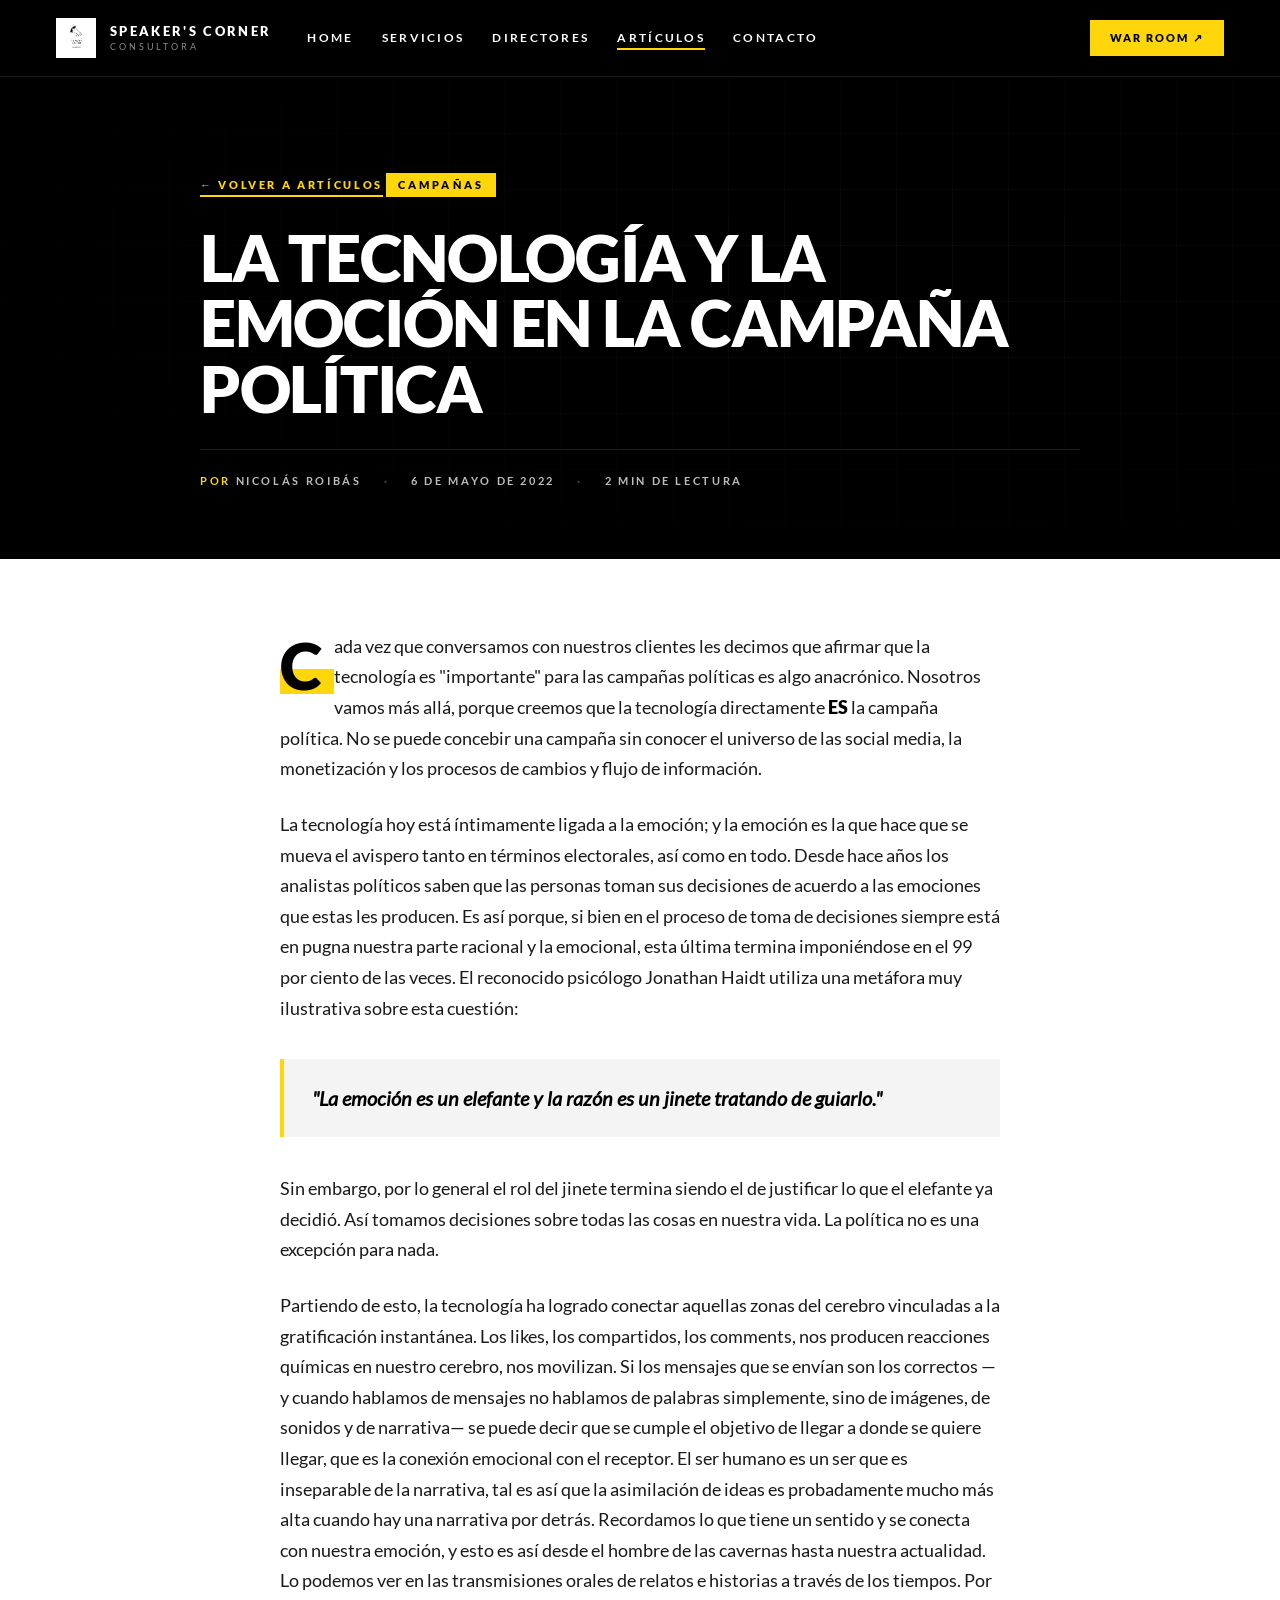
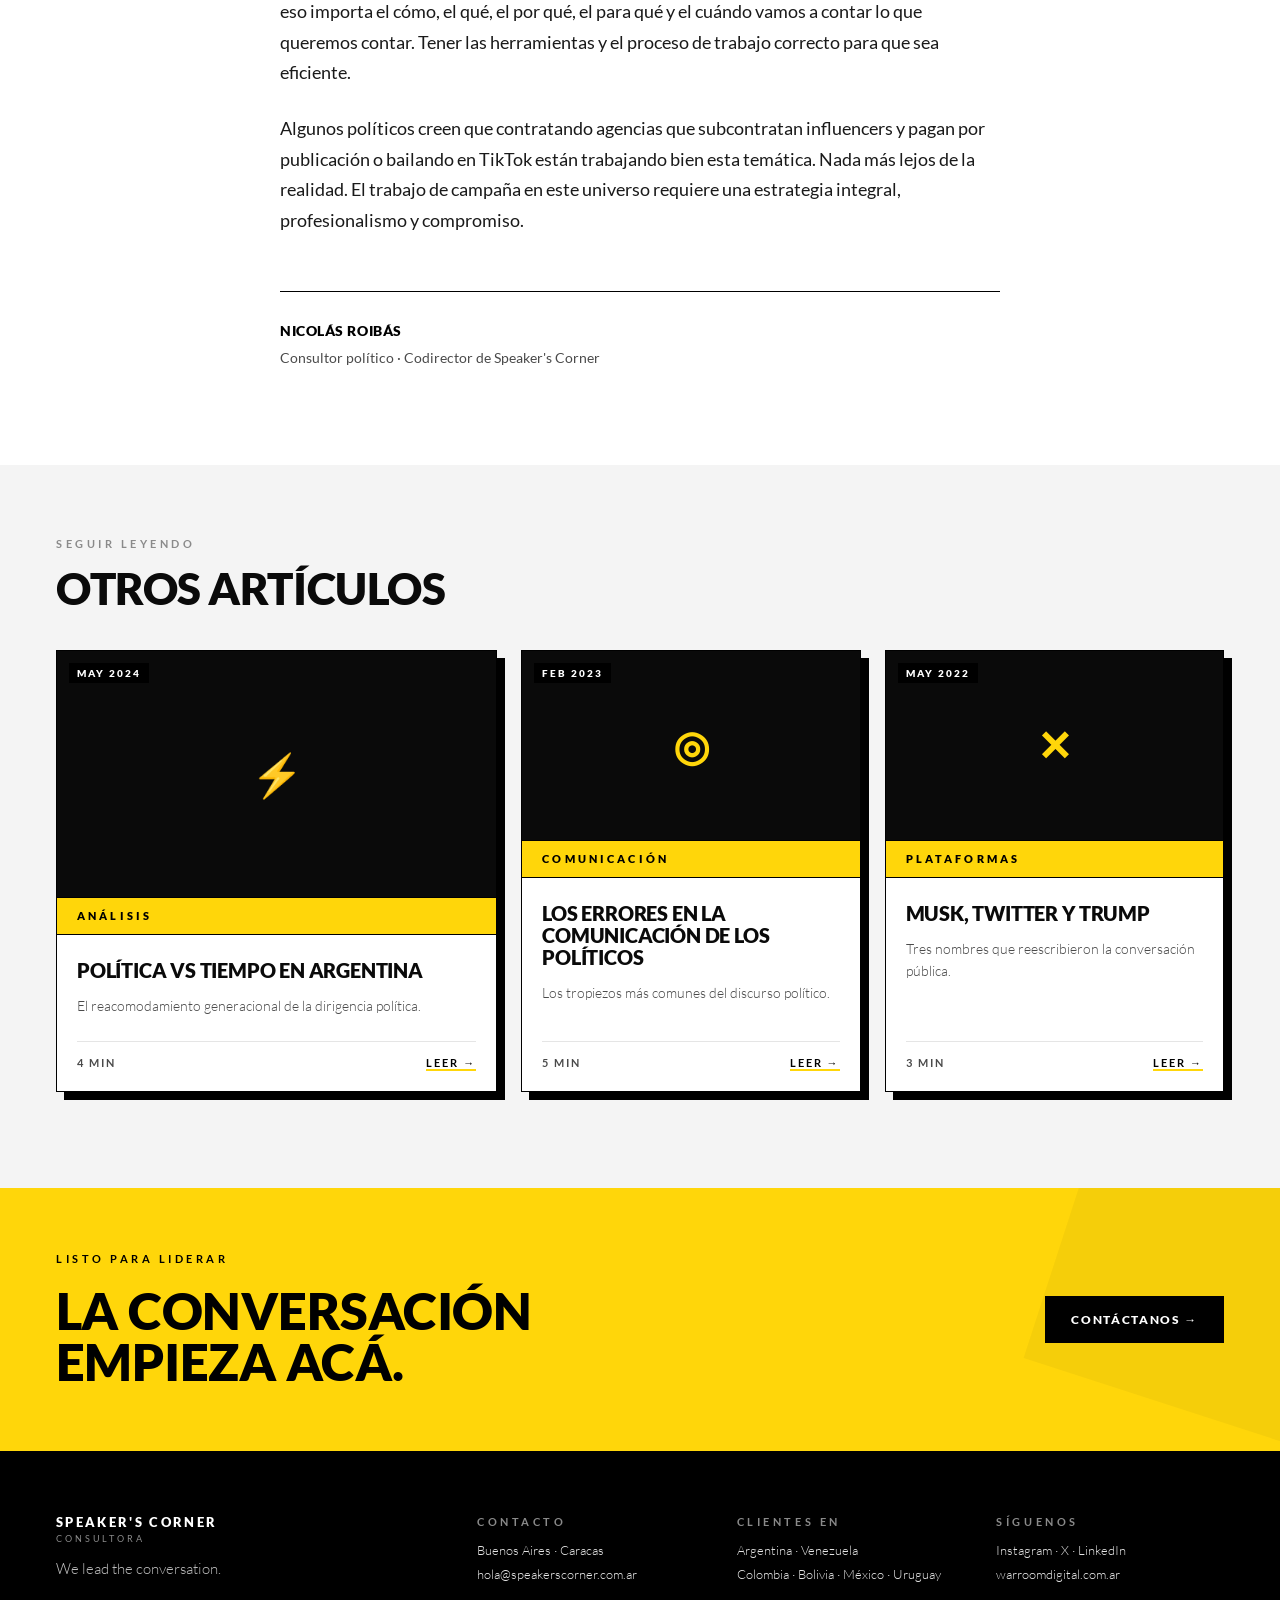
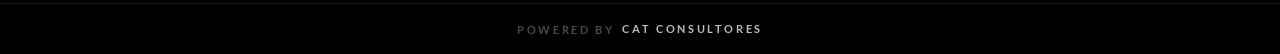
==== commit 94ffeb5d: "Footer: agregar barra "powered by CAT CONSULTORES" Banda inferior fina al pie del footer en home y e" ====
--- a/post/la-tecnologia-y-la-emocion-en-la-campana-politica.html
+++ b/post/la-tecnologia-y-la-emocion-en-la-campana-politica.html
@@ -136,6 +136,7 @@
       <p><a href="https://warroomdigital.com.ar" target="_blank" rel="noopener" style="color:#E5E5E5;text-decoration:none">warroomdigital.com.ar</a></p>
     </div>
   </div>
+  <div class="sc-powered">POWERED BY <a href="https://www.catconsultores.com.ar" target="_blank" rel="noopener">CAT CONSULTORES</a></div>
 </footer>
 
 <script src="../js/app.js"></script>
--- a/css/site.css
+++ b/css/site.css
@@ -66,12 +66,37 @@
 }
 
 /* ============================================================
-   HERO — typing line reserves space so layout doesn't reflow
+   HERO — typing line: ghost text técnica para layout estable
+   ---------------------------------------------------------------
+   El ghost contiene la estructura COMPLETA de la palabra más larga
+   (CONVERSATION + cursor + ".") con visibility:hidden — eso le
+   reserva al span padre exactamente el ancho y alto de esa
+   composición. La capa real va position:absolute en top-left con
+   ancho natural, así fluye normalmente con la palabra que se está
+   tipeando sin hacer flexbox y sin riesgo de que el cursor se
+   reposicione abajo. La altura del H1 nunca cambia → nada de lo
+   que está debajo (lead, CTAs, stats, barra amarilla) se mueve.
    ============================================================ */
 .sc-hero-typing-line {
+  position: relative;
   display: inline-block;
-  min-height: 1em;
-  min-width: 13ch; /* fits longest word (CONVERSATION = 12) so layout never reflows */
+  white-space: nowrap;
+  vertical-align: baseline;
+}
+.sc-typing-ghost {
+  visibility: hidden;
+  pointer-events: none;
+  user-select: none;
+  display: inline;
+  white-space: nowrap;
+}
+.sc-cursor-ghost { animation: none !important; }
+.sc-typing-real {
+  position: absolute;
+  top: 0;
+  left: 0;
+  white-space: nowrap;
+  line-height: inherit;
 }
 .sc-hero-period { color: #fff; }
 
@@ -387,6 +412,50 @@
   transition: filter .3s;
 }
 .sc-dir:hover .sc-dir-photo { filter: grayscale(0); }
+
+/* ============================================================
+   DIRECTORS — layout 3-col: info izq | foto completa | info der
+   ============================================================ */
+.sc-dirs-3col {
+  grid-template-columns: 1fr 1.4fr 1fr;
+  gap: 28px;
+  align-items: stretch;
+}
+.sc-dir-info {
+  background: #1A1A1A;
+  padding: 28px;
+  display: flex;
+  flex-direction: column;
+  justify-content: center;
+}
+.sc-dir-info-left { border-right: 4px solid #FFD60A; }
+.sc-dir-info-right { border-left: 4px solid #FFD60A; text-align: right; }
+.sc-dir-info h3 {
+  font-weight: 900; text-transform: uppercase; font-size: 22px;
+  letter-spacing: 0; margin: 0 0 6px; color: #fff;
+}
+.sc-dir-info .sc-dir-role {
+  font-size: 11px; font-weight: 700; text-transform: uppercase;
+  letter-spacing: .28em; color: #FFD60A; margin-bottom: 14px;
+}
+.sc-dir-info p {
+  font-size: 14px; line-height: 1.55; color: #BDBDBD;
+  font-weight: 300; margin: 0;
+}
+.sc-dir-info p + p { margin-top: 12px; }
+.sc-dir-photo-full {
+  overflow: hidden;
+  filter: grayscale(.55);
+  transition: filter .35s;
+  background: #000;
+  display: flex;
+  align-items: center;
+  justify-content: center;
+}
+.sc-dir-photo-full:hover { filter: grayscale(0); }
+.sc-dir-photo-full img {
+  width: 100%; height: 100%; object-fit: cover; display: block;
+}
 
 /* ============================================================
    FAQ
@@ -696,6 +765,13 @@
   .sc-dir { grid-template-columns: 1fr; gap: 16px; padding: 20px; }
   .sc-dir-photo { width: 100%; height: 240px; }
   .sc-dir h3 { font-size: 20px; }
+  /* 3-col layout: foto arriba, luego info en columna */
+  .sc-dirs-3col { grid-template-columns: 1fr; gap: 16px; }
+  .sc-dirs-3col .sc-dir-photo-full { order: -1; max-height: 320px; }
+  .sc-dir-info { padding: 22px; }
+  .sc-dir-info-left { border-right: none; border-left: 4px solid #FFD60A; }
+  .sc-dir-info-right { text-align: left; border-left: 4px solid #FFD60A; }
+  .sc-dir-info h3 { font-size: 20px; }
 
   /* Countries */
   .sc-countries { grid-template-columns: 1fr 1fr; gap: 10px; }
@@ -736,6 +812,36 @@
   .sc-footer-cols { grid-template-columns: 1fr; }
   .sc-hero-stats { grid-template-columns: 1fr 1fr 1fr; gap: 10px; }
   .sc-hero-stat-n { font-size: 24px; }
+}
+
+/* ============================================================
+   FOOTER — barra "powered by" al pie
+   ============================================================ */
+.sc-footer { position: relative; padding-bottom: 72px; }
+.sc-powered {
+  position: absolute;
+  left: 0; right: 0; bottom: 0;
+  padding: 18px 56px;
+  border-top: 1px solid #1A1A1A;
+  display: flex;
+  justify-content: center;
+  align-items: center;
+  gap: 8px;
+  font-size: 11px;
+  font-weight: 700;
+  letter-spacing: .24em;
+  text-transform: uppercase;
+  color: #4A4A4A;
+}
+.sc-powered a {
+  color: #BDBDBD;
+  text-decoration: none;
+  border-bottom: 1px solid transparent;
+  transition: color .15s, border-color .15s;
+}
+.sc-powered a:hover { color: #FFD60A; border-bottom-color: #FFD60A; }
+@media (max-width: 760px) {
+  .sc-powered { padding: 16px 16px; font-size: 10px; letter-spacing: .18em; }
 }
 
 /* ============================================================
